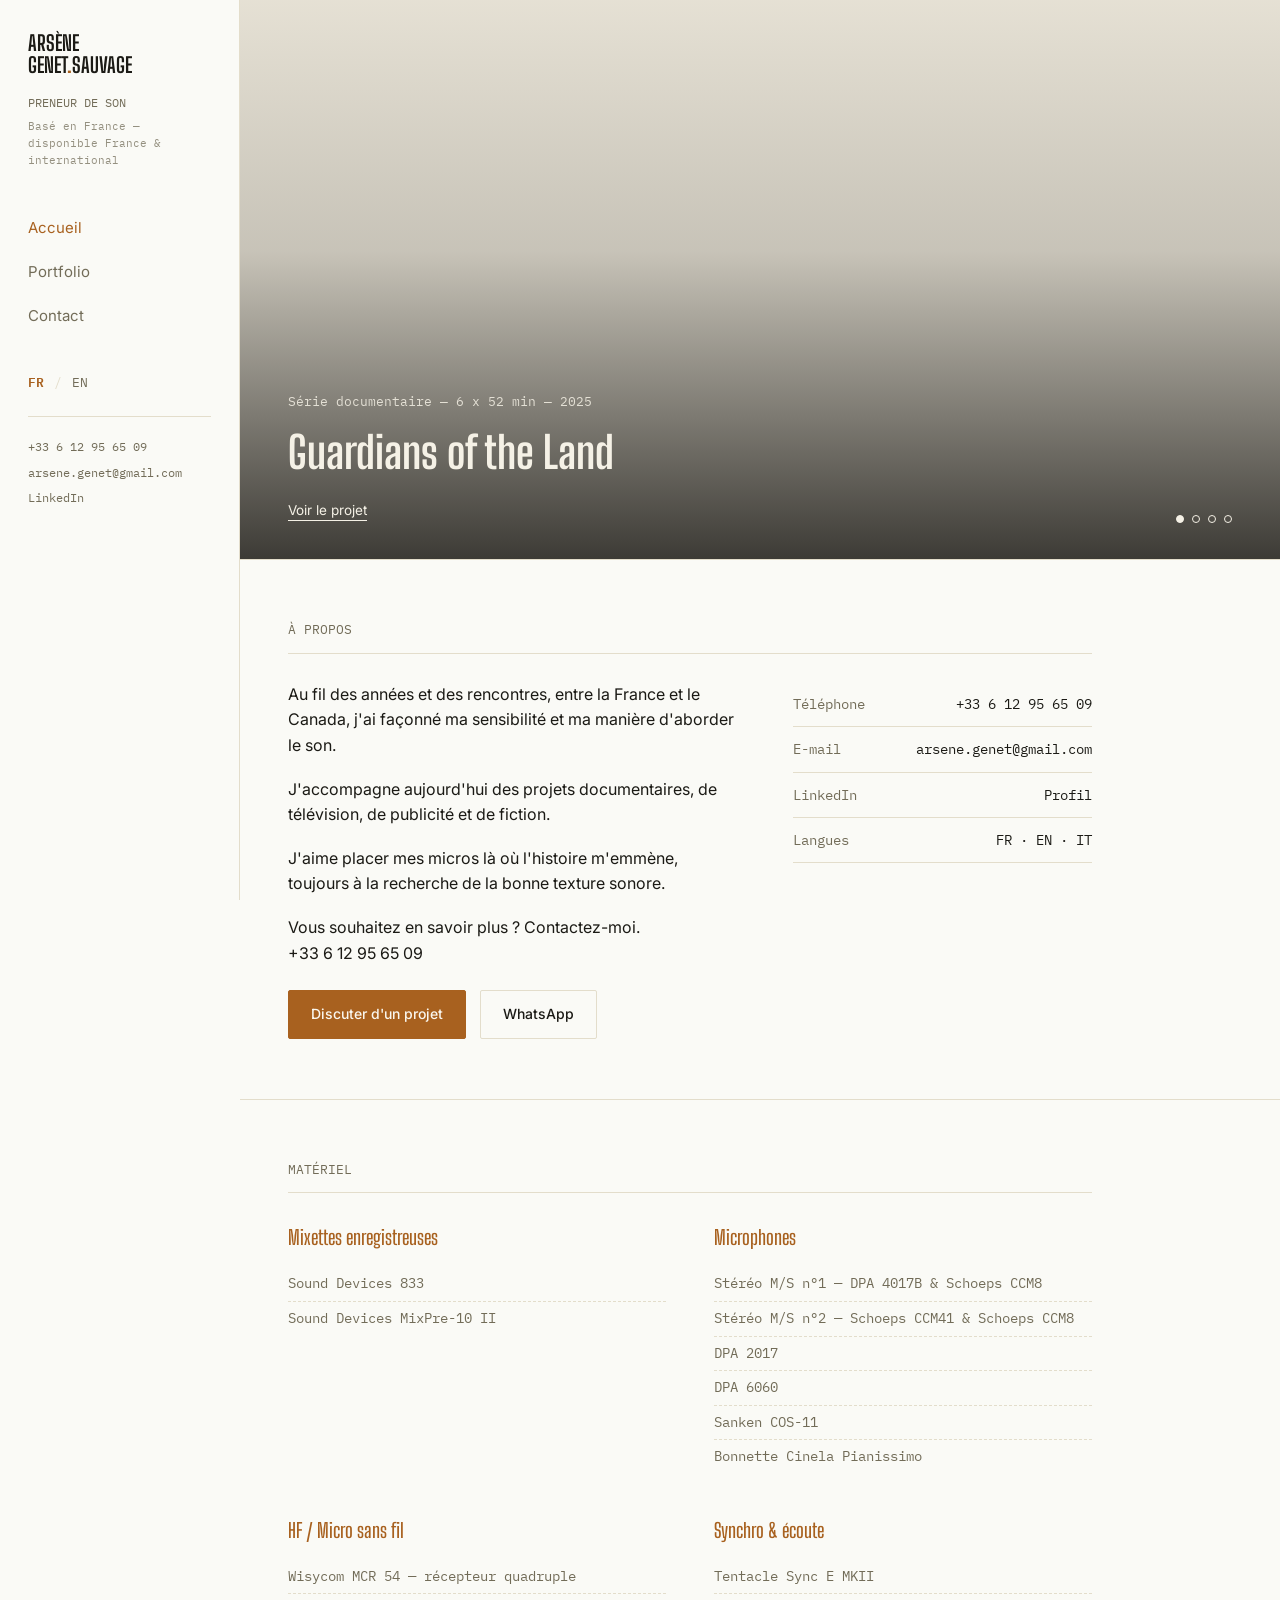
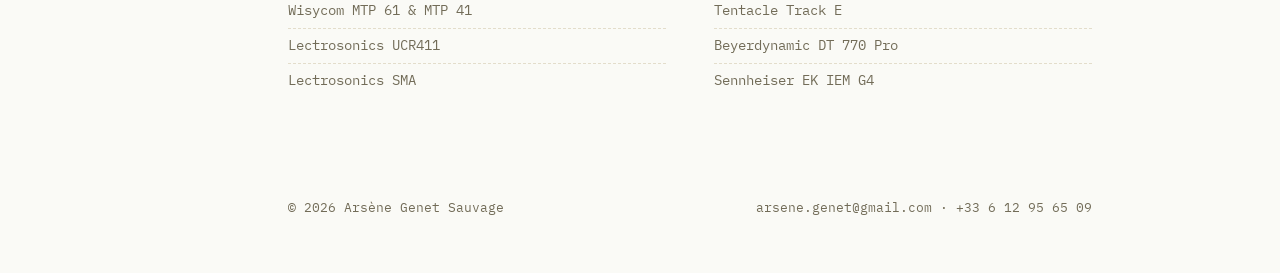
==== index.html @ 3a0cb90a "Add files via upload" ====
<!DOCTYPE html>
<html lang="fr">
<head>
<meta charset="UTF-8">
<meta name="viewport" content="width=device-width, initial-scale=1">
<title>Arsène Genet Sauvage — Preneur de son</title>
<meta name="description" content="Arsène Genet Sauvage, preneur de son basé en France. Prises de son pour documentaires, séries et fictions, au Canada comme en France.">
<link rel="stylesheet" href="style.css">
</head>
<body>
<div class="layout">

  <aside class="sidebar">
    <a href="index.html" class="brand">ARSÈNE<br>GENET<span>.</span>SAUVAGE</a>
    <p class="role-tag">PRENEUR DE SON</p>
    <p class="location-tag">Basé en France — disponible France &amp; international</p>
    <nav>
      <ul>
        <li><a href="index.html" class="active">Accueil</a></li>
        <li><a href="portfolio.html">Portfolio</a></li>
        <li><a href="mailto:arsene.genet@gmail.com">Contact</a></li>
      </ul>
    </nav>
    <div class="lang-switch">
      <a href="index.html" class="active">FR</a><span>/</span><a href="index-en.html">EN</a>
    </div>
    <div class="sidebar-contact">
      <a href="tel:+33612956509">+33 6 12 95 65 09</a>
      <a href="mailto:arsene.genet@gmail.com">arsene.genet@gmail.com</a>
      <a href="https://www.linkedin.com/in/ars%C3%A8ne-genet-31521a88/" target="_blank" rel="noopener">LinkedIn</a>
    </div>
  </aside>

  <main>
    <div class="carousel">
      <div class="slide is-active" style="background-image:url('images/hero-1.jpg')">
        <div class="scrim"></div>
        <div class="caption">
          <p class="eyebrow">Série documentaire — 6 x 52 min — 2025</p>
          <h2>Guardians of the Land</h2>
          <a href="portfolio.html">Voir le projet</a>
        </div>
      </div>
      <div class="slide" style="background-image:url('images/hero-2.jpg')">
        <div class="scrim"></div>
        <div class="caption">
          <p class="eyebrow">Documentaire unitaire — 52 min — 2025</p>
          <h2>Les Enfants du Fleuve</h2>
          <a href="portfolio.html">Voir le projet</a>
        </div>
      </div>
      <div class="slide" style="background-image:url('images/hero-3.jpg')">
        <div class="scrim"></div>
        <div class="caption">
          <p class="eyebrow">Documentaire — long métrage — 2023</p>
          <h2>Sweetgrass</h2>
          <a href="portfolio.html">Voir le projet</a>
        </div>
      </div>
      <div class="slide" style="background-image:url('images/hero-4.jpg')">
        <div class="scrim"></div>
        <div class="caption">
          <p class="eyebrow">Série documentaire — 6 x 52 min — 2024</p>
          <h2>Go North</h2>
          <a href="portfolio.html">Voir le projet</a>
        </div>
      </div>
      <div class="carousel-dots">
        <button class="is-active" aria-label="Photo 1"></button>
        <button aria-label="Photo 2"></button>
        <button aria-label="Photo 3"></button>
        <button aria-label="Photo 4"></button>
      </div>
    </div>

    <section id="a-propos">
      <div class="wrap">
        <p class="section-label">À PROPOS</p>
        <div class="about-grid">
          <div>
            <p>Au fil des années et des rencontres, entre la France et le Canada, j'ai façonné ma sensibilité et ma manière d'aborder le son.</p>
            <p>J'accompagne aujourd'hui des projets documentaires, de télévision, de publicité et de fiction.</p>
            <p>J'aime placer mes micros là où l'histoire m'emmène, toujours à la recherche de la bonne texture sonore.</p>
            <p>Vous souhaitez en savoir plus ? Contactez-moi.<br>+33 6 12 95 65 09</p>
            <div class="cta-row" style="margin-top:24px;">
              <a class="btn primary" href="mailto:arsene.genet@gmail.com">Discuter d'un projet</a>
              <a class="btn ghost" href="https://wa.me/33612956509" target="_blank" rel="noopener">WhatsApp</a>
            </div>
          </div>
          <ul class="info-list">
            <li><span>Téléphone</span><span>+33 6 12 95 65 09</span></li>
            <li><span>E-mail</span><a href="mailto:arsene.genet@gmail.com">arsene.genet@gmail.com</a></li>
            <li><span>LinkedIn</span><a href="https://www.linkedin.com/in/ars%C3%A8ne-genet-31521a88/" target="_blank" rel="noopener">Profil</a></li>
            <li><span>Langues</span><span>FR · EN · IT</span></li>
          </ul>
        </div>
      </div>
    </section>

    <section id="materiel">
      <div class="wrap">
        <p class="section-label">MATÉRIEL</p>
        <div class="gear-groups">
          <div class="gear-group">
            <h3>Mixettes enregistreuses</h3>
            <ul>
              <li>Sound Devices 833</li>
              <li>Sound Devices MixPre-10 II</li>
            </ul>
          </div>
          <div class="gear-group">
            <h3>Microphones</h3>
            <ul>
              <li>Stéréo M/S n°1 — DPA 4017B &amp; Schoeps CCM8</li>
              <li>Stéréo M/S n°2 — Schoeps CCM41 &amp; Schoeps CCM8</li>
              <li>DPA 2017</li>
              <li>DPA 6060</li>
              <li>Sanken COS-11</li>
              <li>Bonnette Cinela Pianissimo</li>
            </ul>
          </div>
          <div class="gear-group">
            <h3>HF / Micro sans fil</h3>
            <ul>
              <li>Wisycom MCR 54 — récepteur quadruple</li>
              <li>Wisycom MTP 61 &amp; MTP 41</li>
              <li>Lectrosonics UCR411</li>
              <li>Lectrosonics SMA</li>
            </ul>
          </div>
          <div class="gear-group">
            <h3>Synchro &amp; écoute</h3>
            <ul>
              <li>Tentacle Sync E MKII</li>
              <li>Tentacle Track E</li>
              <li>Beyerdynamic DT 770 Pro</li>
              <li>Sennheiser EK IEM G4</li>
            </ul>
          </div>
        </div>
      </div>
    </section>

    <footer>
      <div class="wrap">
        <span>© 2026 Arsène Genet Sauvage</span>
        <span><a href="mailto:arsene.genet@gmail.com">arsene.genet@gmail.com</a> · <a href="tel:+33612956509">+33 6 12 95 65 09</a></span>
      </div>
    </footer>
  </main>
</div>

<script src="script.js"></script>
</body>
</html>
---- style.css ----
@import url('https://fonts.googleapis.com/css2?family=Big+Shoulders+Display:wght@600;700&family=Inter:wght@400;500;600&family=IBM+Plex+Mono:wght@400;500&display=swap');

:root{
  --bg:        #FAFAF6;
  --bg-panel:  #F1ECDF;
  --line:      #E3DDCB;
  --text:      #1B1A15;
  --text-mute: #726C58;
  --accent:    #A8611F;
  --sidebar-w: 240px;
}

*{ box-sizing:border-box; }
html{ scroll-behavior:smooth; }

body{
  margin:0;
  background:var(--bg);
  color:var(--text);
  font-family:'Inter', sans-serif;
  font-size:16px;
  line-height:1.6;
  -webkit-font-smoothing:antialiased;
}

a{ color:inherit; }
a:focus-visible, button:focus-visible{ outline:2px solid var(--accent); outline-offset:3px; }
img{ max-width:100%; display:block; }

/* ---------------- layout: sidebar + main ---------------- */
.layout{ display:flex; min-height:100vh; }

.sidebar{
  width:var(--sidebar-w);
  flex-shrink:0;
  position:sticky; top:0; height:100vh;
  border-right:1px solid var(--line);
  padding:32px 28px;
  display:flex; flex-direction:column;
}
.sidebar .brand{
  font-family:'Big Shoulders Display', sans-serif;
  font-weight:700;
  font-size:21px;
  line-height:1.05;
  text-decoration:none;
  color:var(--text);
  margin-bottom:6px;
}
.sidebar .brand span{ color:var(--accent); }
.sidebar .role-tag{
  font-family:'IBM Plex Mono', monospace;
  font-size:11.5px;
  color:var(--text-mute);
  margin-bottom:6px;
}
.sidebar .location-tag{
  font-family:'IBM Plex Mono', monospace;
  font-size:10.5px;
  color:var(--text-mute);
  opacity:0.75;
  margin:0 0 40px;
}

.sidebar nav ul{ list-style:none; margin:0 0 auto; padding:0; }
.sidebar nav li{ margin-bottom:4px; }
.sidebar nav a{
  display:block;
  text-decoration:none;
  font-size:15px;
  color:var(--text-mute);
  padding:8px 0;
  transition:color .15s ease;
}
.sidebar nav a:hover{ color:var(--text); }
.sidebar nav a.active{ color:var(--accent); }

.sidebar .lang-switch{
  display:flex; gap:10px;
  font-family:'IBM Plex Mono', monospace;
  font-size:12.5px;
  margin:32px 0 24px;
}
.sidebar .lang-switch a{ text-decoration:none; color:var(--text-mute); }
.sidebar .lang-switch a.active{ color:var(--accent); font-weight:600; }
.sidebar .lang-switch span{ color:var(--line); }

.sidebar .sidebar-contact{
  font-family:'IBM Plex Mono', monospace;
  font-size:12px;
  color:var(--text-mute);
  border-top:1px solid var(--line);
  padding-top:20px;
}
.sidebar .sidebar-contact a{ text-decoration:none; display:block; margin-bottom:6px; }
.sidebar .sidebar-contact a:hover{ color:var(--accent); }

main{ flex:1; min-width:0; }
.wrap{ max-width:900px; padding:0 48px; }

/* ---------------- hero carousel ---------------- */
.carousel{
  position:relative;
  height:560px;
  overflow:hidden;
  border-bottom:1px solid var(--line);
  background:var(--bg-panel);
}
.slide{
  position:absolute; inset:0;
  background-size:cover; background-position:center;
  opacity:0;
  transition:opacity 1.1s ease;
}
.slide.is-active{ opacity:1; }
.slide .scrim{
  position:absolute; inset:0;
  background:linear-gradient(0deg, rgba(10,9,6,0.78) 0%, rgba(10,9,6,0.18) 55%, rgba(10,9,6,0.05) 100%);
}
.slide .caption{
  position:absolute; left:48px; right:48px; bottom:36px;
  color:#F5F1E6;
}
.slide .caption .eyebrow{
  font-family:'IBM Plex Mono', monospace;
  font-size:12.5px;
  opacity:0.85;
  margin:0 0 6px;
}
.slide .caption h2{
  font-family:'Big Shoulders Display', sans-serif;
  font-weight:700;
  font-size:clamp(28px, 4vw, 44px);
  margin:0 0 10px;
}
.slide .caption a{
  text-decoration:none;
  font-size:13.5px;
  border-bottom:1px solid #F5F1E6;
  padding-bottom:2px;
}
.slide .caption a:hover{ opacity:0.75; }

.carousel-dots{
  position:absolute; right:48px; bottom:36px;
  display:flex; gap:8px;
}
.carousel-dots button{
  width:8px; height:8px; border-radius:50%;
  border:1px solid #F5F1E6; background:transparent;
  padding:0; cursor:pointer;
}
.carousel-dots button.is-active{ background:#F5F1E6; }

/* ---------------- sections ---------------- */
section{ padding:60px 0; border-bottom:1px solid var(--line); }
section:last-of-type{ border-bottom:none; }

.section-label{
  font-family:'IBM Plex Mono', monospace;
  font-size:13px;
  color:var(--text-mute);
  margin:0 0 28px;
  padding-bottom:12px;
  border-bottom:1px solid var(--line);
}

.about-grid{ display:grid; grid-template-columns:1.5fr 1fr; gap:56px; }
.about-grid p{ margin:0 0 18px; max-width:56ch; }
.about-grid p:last-child{ margin-bottom:0; }

.info-list{ list-style:none; margin:0; padding:0; font-family:'IBM Plex Mono', monospace; font-size:14px; }
.info-list li{ display:flex; justify-content:space-between; gap:16px; padding:11px 0; border-bottom:1px solid var(--line); }
.info-list li span:first-child{ color:var(--text-mute); }
.info-list li a{ text-decoration:none; }
.info-list li a:hover{ color:var(--accent); }

/* ---------------- equipment ---------------- */
.gear-groups{ display:grid; grid-template-columns:repeat(2, 1fr); gap:40px 48px; }
.gear-group h3{ font-family:'Big Shoulders Display', sans-serif; font-size:20px; font-weight:600; margin:0 0 14px; color:var(--accent); }
.gear-group ul{ list-style:none; margin:0; padding:0; font-family:'IBM Plex Mono', monospace; font-size:13.5px; color:var(--text-mute); }
.gear-group li{ padding:6px 0; border-bottom:1px dashed var(--line); }
.gear-group li:last-child{ border-bottom:none; }

/* ---------------- portfolio grid ---------------- */
.log-intro{ color:var(--text-mute); max-width:60ch; margin:0 0 36px; }
.port-grid{ display:grid; grid-template-columns:1fr 1fr; gap:36px 32px; }
.port-card{ display:block; text-decoration:none; color:var(--text); }
.port-thumb{
  position:relative;
  aspect-ratio:1/1;
  background:var(--bg-panel);
  border:1px solid var(--line);
  overflow:hidden;
  margin-bottom:14px;
}
.port-thumb img{ width:100%; height:100%; object-fit:cover; }
.port-thumb .placeholder{
  position:absolute; inset:0;
  display:flex; align-items:center; justify-content:center;
  font-family:'Big Shoulders Display', sans-serif;
  font-size:15px; font-weight:600;
  color:var(--text-mute);
  text-align:center;
  padding:16px;
}
.port-card h3{ font-family:'Big Shoulders Display', sans-serif; font-size:19px; font-weight:600; margin:0 0 4px; }
.port-card .meta{ font-family:'IBM Plex Mono', monospace; font-size:12.5px; color:var(--text-mute); }
.port-card .status{ color:var(--accent); }

/* ---------------- footer ---------------- */
footer{ padding:40px 0 56px; }
footer .wrap{
  display:flex; justify-content:space-between; align-items:center; flex-wrap:wrap; gap:12px;
  font-family:'IBM Plex Mono', monospace; font-size:12.5px; color:var(--text-mute);
}
footer a{ text-decoration:none; }
footer a:hover{ color:var(--accent); }

/* ---------------- buttons ---------------- */
.cta-row{ display:flex; gap:14px; flex-wrap:wrap; }
.btn{
  display:inline-block; padding:12px 22px; border-radius:2px;
  text-decoration:none; font-size:14px; font-weight:500;
  border:1px solid var(--line); transition:border-color .15s ease, background .15s ease, color .15s ease;
}
.btn.primary{ background:var(--accent); color:#FAF7EF; border-color:var(--accent); }
.btn.primary:hover{ background:#8f5019; }
.btn.ghost:hover{ border-color:var(--text-mute); }

/* ---------------- responsive ---------------- */
@media (max-width:860px){
  .layout{ flex-direction:column; }
  .sidebar{ position:static; height:auto; width:100%; flex-direction:row; flex-wrap:wrap; align-items:center; padding:20px 24px; gap:16px 28px; }
  .sidebar .role-tag{ margin-bottom:0; width:100%; }
  .sidebar .location-tag{ margin-bottom:0; width:100%; }
  .sidebar nav ul{ display:flex; gap:20px; margin:0; }
  .sidebar .lang-switch{ margin:0; }
  .sidebar .sidebar-contact{ border-top:none; padding-top:0; display:flex; gap:16px; }
  .sidebar .sidebar-contact a{ margin-bottom:0; }
  .wrap{ padding:0 24px; }
  .about-grid{ grid-template-columns:1fr; gap:36px; }
  .gear-groups{ grid-template-columns:1fr; }
  .port-grid{ grid-template-columns:1fr; }
  .carousel{ height:420px; }
  .slide .caption{ left:24px; right:24px; }
  .carousel-dots{ right:24px; }
}

@media (prefers-reduced-motion: reduce){
  html{ scroll-behavior:auto; }
  .slide{ transition:none; }
}
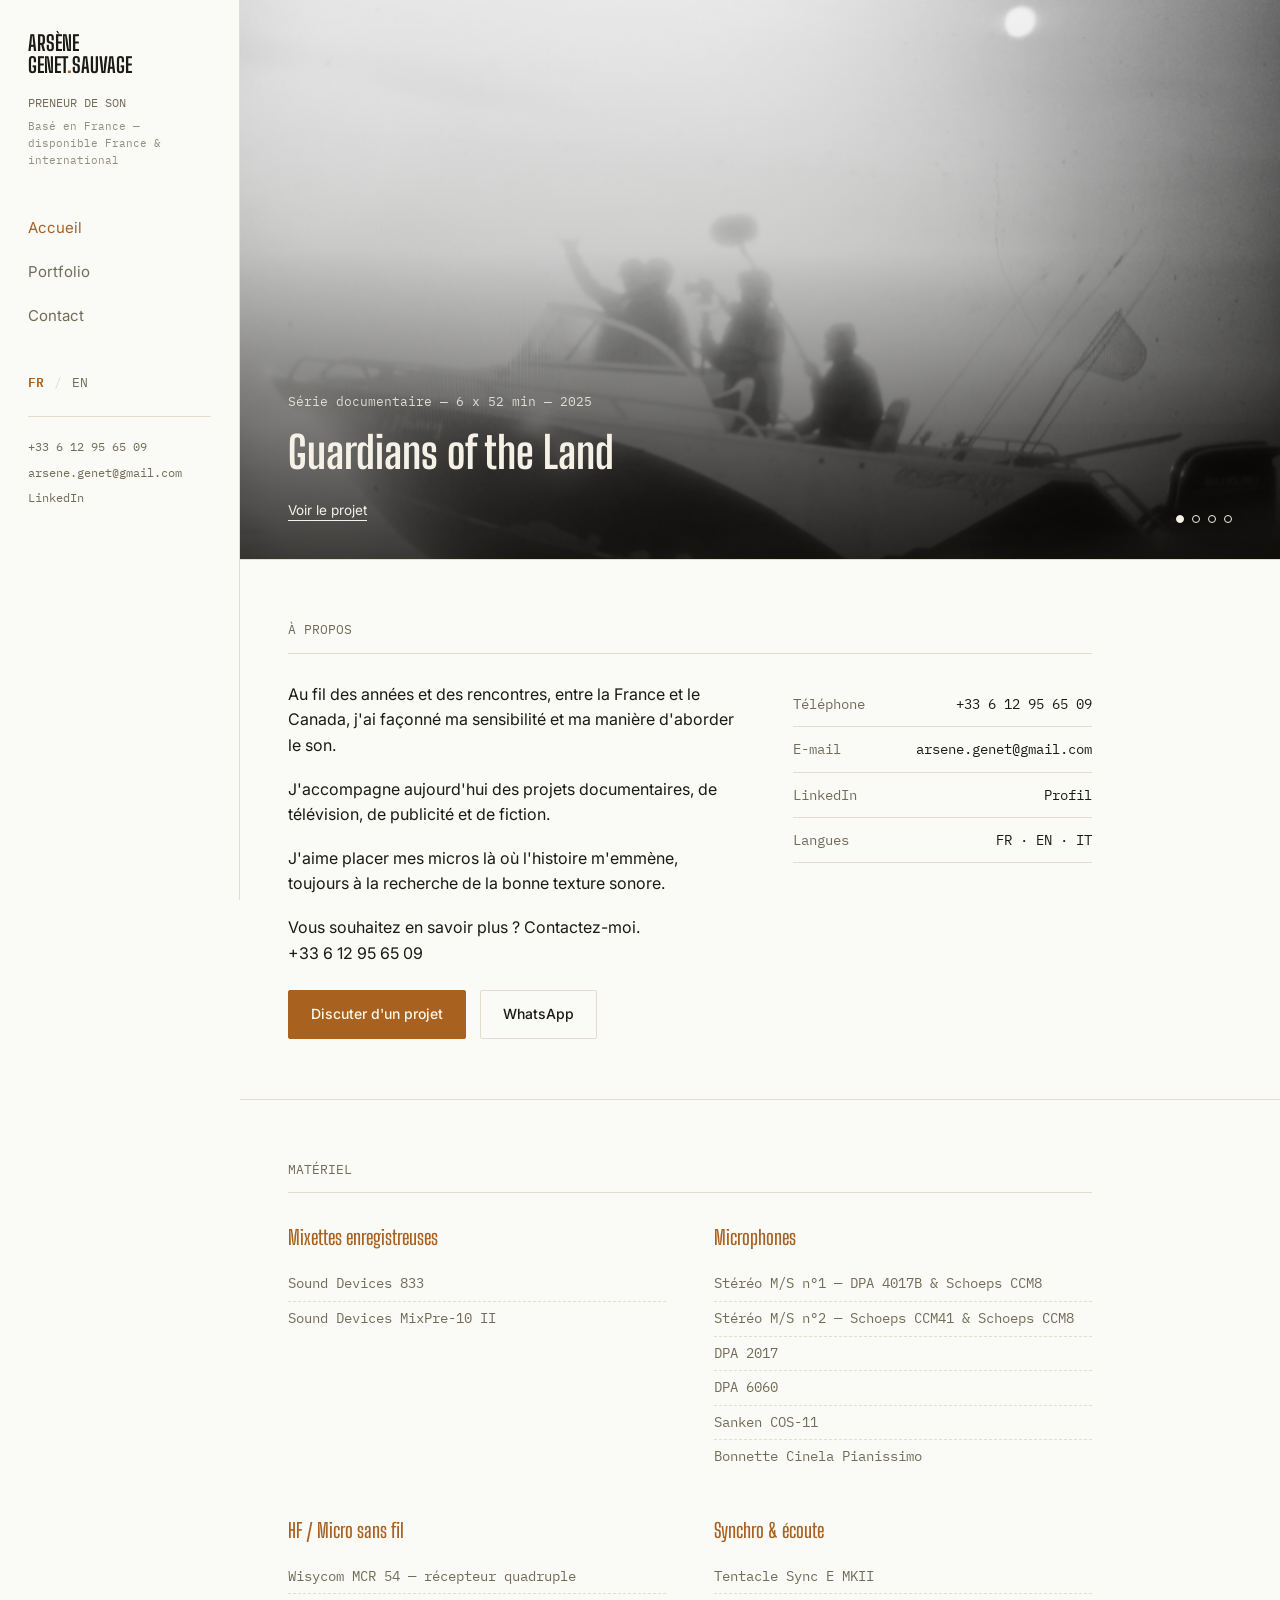
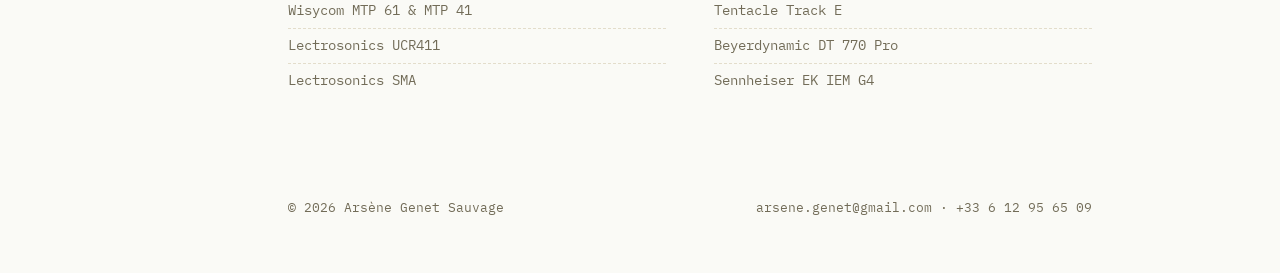
==== commit 64a14e86: "Add files via upload" ====
--- a/index.html
+++ b/index.html
@@ -6,6 +6,17 @@
 <title>Arsène Genet Sauvage — Preneur de son</title>
 <meta name="description" content="Arsène Genet Sauvage, preneur de son basé en France. Prises de son pour documentaires, séries et fictions, au Canada comme en France.">
 <link rel="stylesheet" href="style.css">
+<link rel="icon" type="image/svg+xml" href="favicon.svg">
+<link rel="canonical" href="https://arsenegenet.com/index.html">
+<link rel="alternate" hreflang="en" href="https://arsenegenet.com/index-en.html">
+<meta property="og:type" content="website">
+<meta property="og:title" content="Arsène Genet Sauvage — Preneur de son">
+<meta property="og:description" content="Arsène Genet Sauvage, preneur de son basé en France. Prises de son pour documentaires, séries et fictions, au Canada comme en France.">
+<meta property="og:url" content="https://arsenegenet.com/index.html">
+<meta property="og:site_name" content="Arsène Genet Sauvage">
+<meta name="twitter:card" content="summary">
+<meta name="twitter:title" content="Arsène Genet Sauvage — Preneur de son">
+<meta name="twitter:description" content="Arsène Genet Sauvage, preneur de son basé en France. Prises de son pour documentaires, séries et fictions, au Canada comme en France.">
 </head>
 <body>
 <div class="layout">
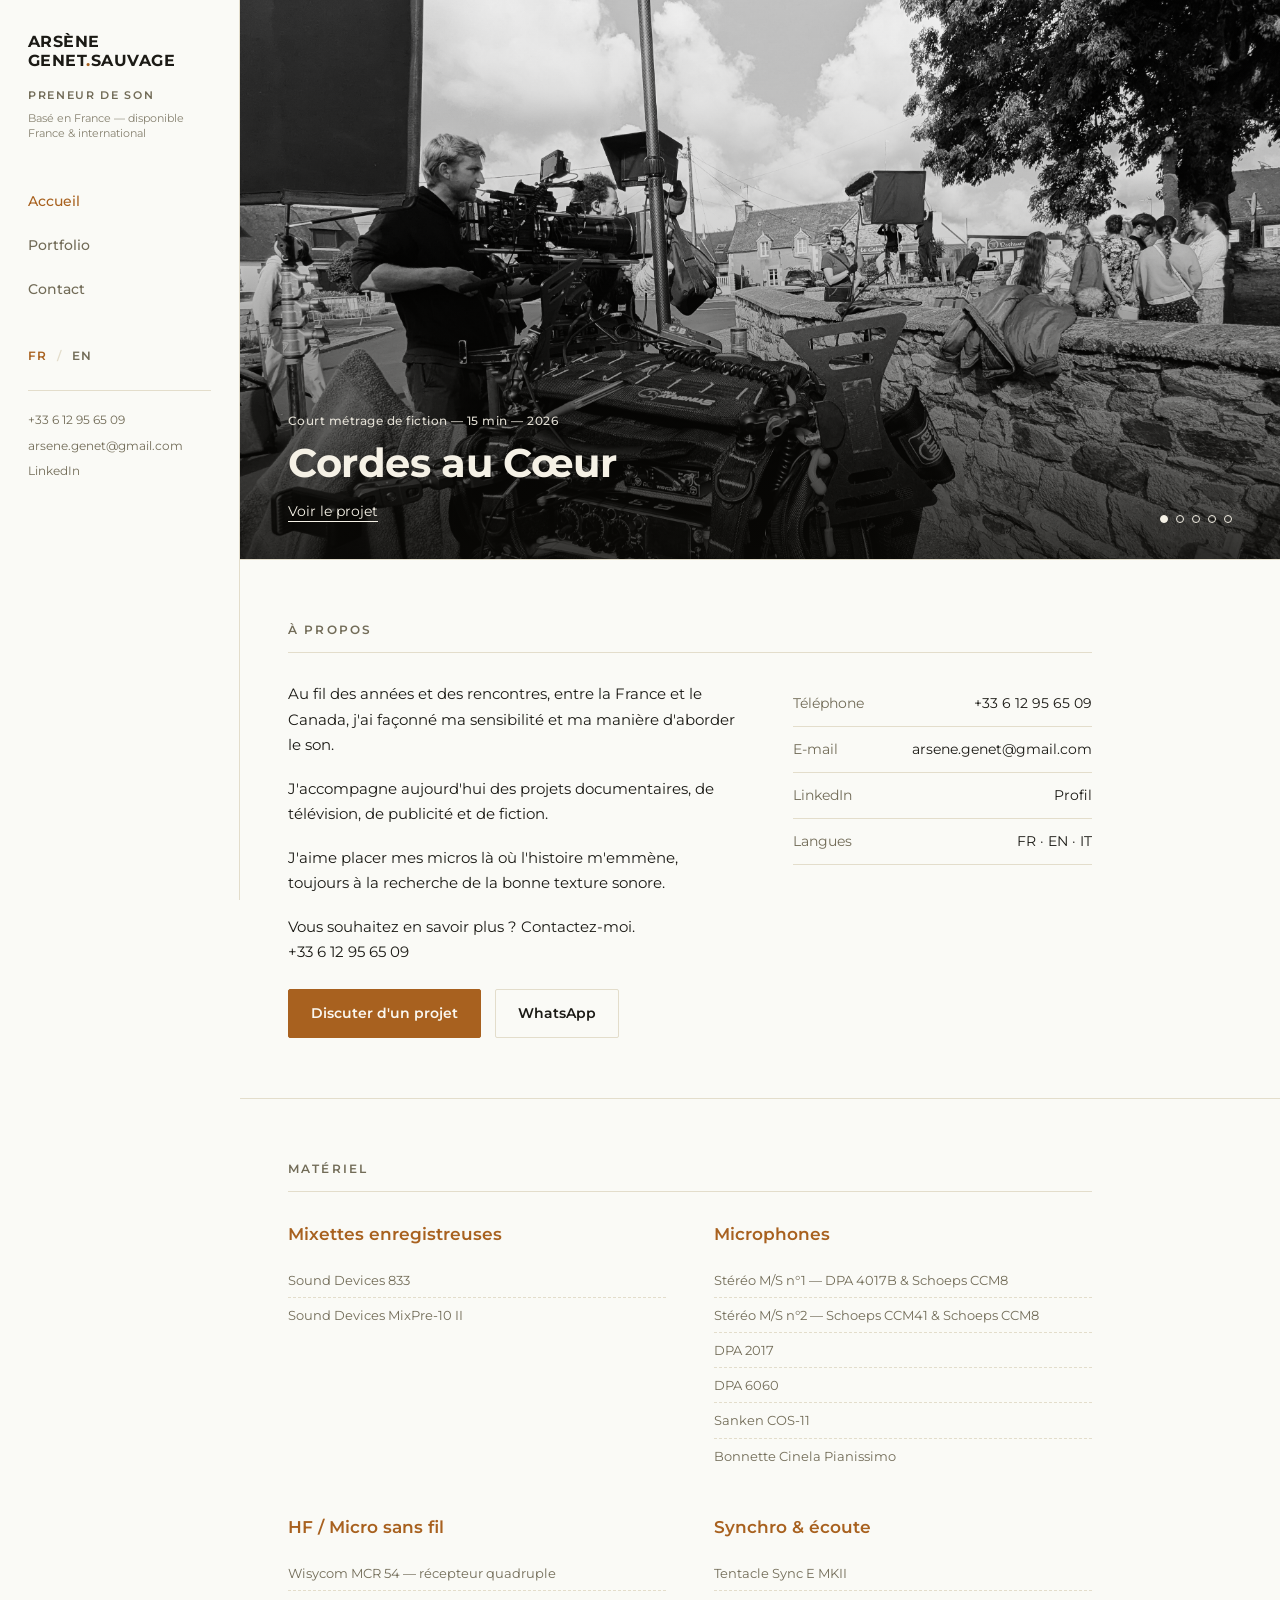
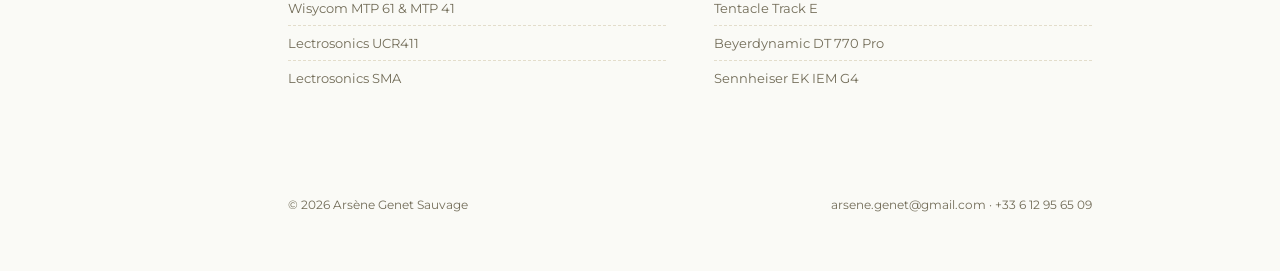
==== commit d01f4c14: "Add files via upload" ====
--- a/index.html
+++ b/index.html
@@ -44,7 +44,15 @@
 
   <main>
     <div class="carousel">
-      <div class="slide is-active" style="background-image:url('images/hero-1.jpg')">
+      <div class="slide is-active" style="background-image:url('images/hero-cordes-au-coeur.jpg')">
+        <div class="scrim"></div>
+        <div class="caption">
+          <p class="eyebrow">Court métrage de fiction — 15 min — 2026</p>
+          <h2>Cordes au Cœur</h2>
+          <a href="portfolio.html">Voir le projet</a>
+        </div>
+      </div>
+      <div class="slide" style="background-image:url('images/hero-1.jpg')">
         <div class="scrim"></div>
         <div class="caption">
           <p class="eyebrow">Série documentaire — 6 x 52 min — 2025</p>
@@ -55,7 +63,7 @@
       <div class="slide" style="background-image:url('images/hero-2.jpg')">
         <div class="scrim"></div>
         <div class="caption">
-          <p class="eyebrow">Documentaire unitaire — 52 min — 2025</p>
+          <p class="eyebrow">Documentaire — 90 min — 2025</p>
           <h2>Les Enfants du Fleuve</h2>
           <a href="portfolio.html">Voir le projet</a>
         </div>
@@ -63,7 +71,7 @@
       <div class="slide" style="background-image:url('images/hero-3.jpg')">
         <div class="scrim"></div>
         <div class="caption">
-          <p class="eyebrow">Documentaire — long métrage — 2023</p>
+          <p class="eyebrow">Documentaire — 90 min — 2023–2024</p>
           <h2>Sweetgrass</h2>
           <a href="portfolio.html">Voir le projet</a>
         </div>
@@ -81,6 +89,7 @@
         <button aria-label="Photo 2"></button>
         <button aria-label="Photo 3"></button>
         <button aria-label="Photo 4"></button>
+        <button aria-label="Photo 5"></button>
       </div>
     </div>
 
--- a/style.css
+++ b/style.css
@@ -1,4 +1,4 @@
-@import url('https://fonts.googleapis.com/css2?family=Big+Shoulders+Display:wght@600;700&family=Inter:wght@400;500;600&family=IBM+Plex+Mono:wght@400;500&display=swap');
+@import url('https://fonts.googleapis.com/css2?family=Montserrat:wght@400;500;600;700&display=swap');
 
 :root{
   --bg:        #FAFAF6;
@@ -8,6 +8,7 @@
   --text-mute: #726C58;
   --accent:    #A8611F;
   --sidebar-w: 240px;
+  --font:      'Montserrat', system-ui, -apple-system, 'Segoe UI', sans-serif;
 }
 
 *{ box-sizing:border-box; }
@@ -17,9 +18,9 @@
   margin:0;
   background:var(--bg);
   color:var(--text);
-  font-family:'Inter', sans-serif;
-  font-size:16px;
-  line-height:1.6;
+  font-family:var(--font);
+  font-size:15px;
+  line-height:1.7;
   -webkit-font-smoothing:antialiased;
 }
 
@@ -39,26 +40,30 @@
   display:flex; flex-direction:column;
 }
 .sidebar .brand{
-  font-family:'Big Shoulders Display', sans-serif;
+  font-family:var(--font);
   font-weight:700;
-  font-size:21px;
-  line-height:1.05;
+  font-size:16px;
+  line-height:1.2;
+  letter-spacing:.03em;
   text-decoration:none;
   color:var(--text);
   margin-bottom:6px;
 }
 .sidebar .brand span{ color:var(--accent); }
 .sidebar .role-tag{
-  font-family:'IBM Plex Mono', monospace;
-  font-size:11.5px;
+  font-family:var(--font);
+  font-weight:600;
+  letter-spacing:.16em;
+  font-size:10.5px;
   color:var(--text-mute);
   margin-bottom:6px;
 }
 .sidebar .location-tag{
-  font-family:'IBM Plex Mono', monospace;
+  font-family:var(--font);
   font-size:10.5px;
-  color:var(--text-mute);
-  opacity:0.75;
+  line-height:1.5;
+  color:var(--text-mute);
+  opacity:0.85;
   margin:0 0 40px;
 }
 
@@ -67,7 +72,8 @@
 .sidebar nav a{
   display:block;
   text-decoration:none;
-  font-size:15px;
+  font-size:14px;
+  font-weight:500;
   color:var(--text-mute);
   padding:8px 0;
   transition:color .15s ease;
@@ -77,8 +83,10 @@
 
 .sidebar .lang-switch{
   display:flex; gap:10px;
-  font-family:'IBM Plex Mono', monospace;
-  font-size:12.5px;
+  font-family:var(--font);
+  font-size:12px;
+  font-weight:600;
+  letter-spacing:.08em;
   margin:32px 0 24px;
 }
 .sidebar .lang-switch a{ text-decoration:none; color:var(--text-mute); }
@@ -86,8 +94,8 @@
 .sidebar .lang-switch span{ color:var(--line); }
 
 .sidebar .sidebar-contact{
-  font-family:'IBM Plex Mono', monospace;
-  font-size:12px;
+  font-family:var(--font);
+  font-size:11.5px;
   color:var(--text-mute);
   border-top:1px solid var(--line);
   padding-top:20px;
@@ -122,16 +130,20 @@
   color:#F5F1E6;
 }
 .slide .caption .eyebrow{
-  font-family:'IBM Plex Mono', monospace;
-  font-size:12.5px;
-  opacity:0.85;
-  margin:0 0 6px;
+  font-family:var(--font);
+  font-size:12px;
+  font-weight:500;
+  letter-spacing:.04em;
+  opacity:0.9;
+  margin:0 0 8px;
 }
 .slide .caption h2{
-  font-family:'Big Shoulders Display', sans-serif;
+  font-family:var(--font);
   font-weight:700;
-  font-size:clamp(28px, 4vw, 44px);
-  margin:0 0 10px;
+  font-size:clamp(26px, 3.4vw, 40px);
+  line-height:1.15;
+  letter-spacing:-.01em;
+  margin:0 0 12px;
 }
 .slide .caption a{
   text-decoration:none;
@@ -157,8 +169,10 @@
 section:last-of-type{ border-bottom:none; }
 
 .section-label{
-  font-family:'IBM Plex Mono', monospace;
-  font-size:13px;
+  font-family:var(--font);
+  font-size:12px;
+  font-weight:600;
+  letter-spacing:.18em;
   color:var(--text-mute);
   margin:0 0 28px;
   padding-bottom:12px;
@@ -169,7 +183,7 @@
 .about-grid p{ margin:0 0 18px; max-width:56ch; }
 .about-grid p:last-child{ margin-bottom:0; }
 
-.info-list{ list-style:none; margin:0; padding:0; font-family:'IBM Plex Mono', monospace; font-size:14px; }
+.info-list{ list-style:none; margin:0; padding:0; font-family:var(--font); font-size:13.5px; }
 .info-list li{ display:flex; justify-content:space-between; gap:16px; padding:11px 0; border-bottom:1px solid var(--line); }
 .info-list li span:first-child{ color:var(--text-mute); }
 .info-list li a{ text-decoration:none; }
@@ -177,8 +191,8 @@
 
 /* ---------------- equipment ---------------- */
 .gear-groups{ display:grid; grid-template-columns:repeat(2, 1fr); gap:40px 48px; }
-.gear-group h3{ font-family:'Big Shoulders Display', sans-serif; font-size:20px; font-weight:600; margin:0 0 14px; color:var(--accent); }
-.gear-group ul{ list-style:none; margin:0; padding:0; font-family:'IBM Plex Mono', monospace; font-size:13.5px; color:var(--text-mute); }
+.gear-group h3{ font-family:var(--font); font-size:17px; font-weight:600; margin:0 0 14px; color:var(--accent); }
+.gear-group ul{ list-style:none; margin:0; padding:0; font-family:var(--font); font-size:13px; color:var(--text-mute); }
 .gear-group li{ padding:6px 0; border-bottom:1px dashed var(--line); }
 .gear-group li:last-child{ border-bottom:none; }
 
@@ -198,21 +212,43 @@
 .port-thumb .placeholder{
   position:absolute; inset:0;
   display:flex; align-items:center; justify-content:center;
-  font-family:'Big Shoulders Display', sans-serif;
-  font-size:15px; font-weight:600;
+  font-family:var(--font);
+  font-size:14px; font-weight:600;
   color:var(--text-mute);
   text-align:center;
   padding:16px;
 }
-.port-card h3{ font-family:'Big Shoulders Display', sans-serif; font-size:19px; font-weight:600; margin:0 0 4px; }
-.port-card .meta{ font-family:'IBM Plex Mono', monospace; font-size:12.5px; color:var(--text-mute); }
+.port-card h3{ font-family:var(--font); font-size:17px; font-weight:600; margin:0 0 6px; }
+.port-card .meta{ font-family:var(--font); font-size:12px; line-height:1.55; color:var(--text-mute); margin:0; }
 .port-card .status{ color:var(--accent); }
+
+/* filtres du portfolio */
+.filters{ display:flex; flex-wrap:wrap; gap:6px 24px; margin:0 0 32px; }
+.filters[hidden]{ display:none; }
+.filters button{
+  font-family:var(--font);
+  font-size:12px; font-weight:600; letter-spacing:.1em; text-transform:uppercase;
+  background:none; border:0; border-bottom:2px solid transparent;
+  padding:6px 0; color:var(--text-mute); cursor:pointer;
+  transition:color .15s ease, border-color .15s ease;
+}
+.filters button:hover{ color:var(--text); }
+.filters button[aria-pressed="true"]{ color:var(--accent); border-bottom-color:var(--accent); }
+.port-card[hidden]{ display:none; }
+
+/* badge de rôle sur la vignette (quand le poste n'est pas chef op son) */
+.port-thumb .role-badge{
+  position:absolute; left:12px; bottom:12px; z-index:1;
+  background:var(--accent); color:#FAF7EF;
+  font-size:10.5px; font-weight:600; letter-spacing:.1em; text-transform:uppercase;
+  padding:6px 10px;
+}
 
 /* ---------------- footer ---------------- */
 footer{ padding:40px 0 56px; }
 footer .wrap{
   display:flex; justify-content:space-between; align-items:center; flex-wrap:wrap; gap:12px;
-  font-family:'IBM Plex Mono', monospace; font-size:12.5px; color:var(--text-mute);
+  font-family:var(--font); font-size:12px; color:var(--text-mute);
 }
 footer a{ text-decoration:none; }
 footer a:hover{ color:var(--accent); }
@@ -221,7 +257,7 @@
 .cta-row{ display:flex; gap:14px; flex-wrap:wrap; }
 .btn{
   display:inline-block; padding:12px 22px; border-radius:2px;
-  text-decoration:none; font-size:14px; font-weight:500;
+  text-decoration:none; font-size:13.5px; font-weight:600;
   border:1px solid var(--line); transition:border-color .15s ease, background .15s ease, color .15s ease;
 }
 .btn.primary{ background:var(--accent); color:#FAF7EF; border-color:var(--accent); }
